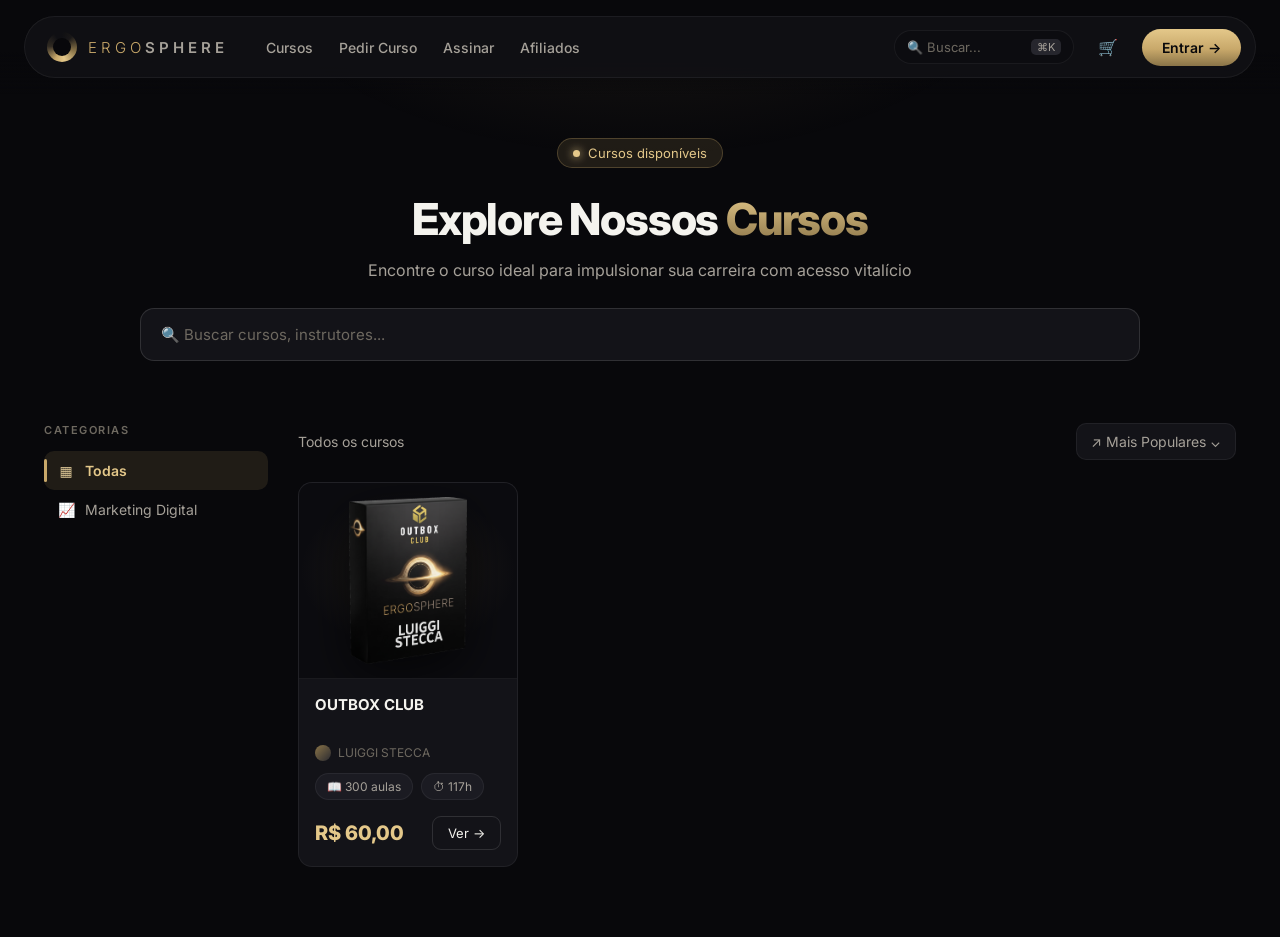
==== index.html @ 214617a3 "Ergosphere Cursos: catálogo + página de curso em /curso/<slug>/ Co-Authored-By: Claude Opus 4.8 <nor" ====
<!DOCTYPE html>
<html lang="pt-BR">
<head>
<meta charset="UTF-8">
<meta name="viewport" content="width=device-width, initial-scale=1.0">
<title>Ergosphere — Cursos</title>
<link rel="preconnect" href="https://fonts.googleapis.com">
<link rel="preconnect" href="https://fonts.gstatic.com" crossorigin>
<link href="https://fonts.googleapis.com/css2?family=Inter:wght@300;400;500;600;700;800&display=swap" rel="stylesheet">
<link rel="stylesheet" href="styles.css">
<style>
  /* HERO */
  .hero{text-align:center;padding:44px 24px 26px}
  .badge{
    display:inline-flex;align-items:center;gap:8px;
    background:var(--gold-wash);border:1px solid rgba(200,168,106,.28);
    border-radius:999px;padding:6px 15px;font-size:13px;color:var(--gold-bright);margin-bottom:24px;
  }
  .dot{width:7px;height:7px;border-radius:50%;background:var(--gold-bright);box-shadow:0 0 10px var(--gold-bright)}
  .hero h1{font-size:44px;font-weight:800;letter-spacing:-1.2px}
  .hero h1 .accent{
    background:linear-gradient(var(--gold-bright),var(--gold-dim));
    -webkit-background-clip:text;background-clip:text;-webkit-text-fill-color:transparent;
  }
  .hero p{color:var(--text-2);margin-top:14px;font-size:16px}
  .search-big{
    max-width:1000px;margin:28px auto 0;
    display:flex;align-items:center;gap:12px;
    background:var(--plate);border:1px solid var(--hair-strong);
    border-radius:var(--radius-lg);padding:16px 20px;color:var(--muted);font-size:15px;
    transition:border-color .2s;
  }
  .search-big:hover{border-color:rgba(200,168,106,.35)}

  /* LAYOUT */
  .layout{max-width:1240px;margin:36px auto 70px;padding:0 24px;display:grid;grid-template-columns:224px 1fr;gap:30px}

  /* SIDEBAR */
  .side-title{font-size:11px;letter-spacing:1.5px;color:var(--muted);margin-bottom:14px;font-weight:600}
  .cat{
    display:flex;align-items:center;gap:11px;
    padding:11px 14px;border-radius:var(--radius);font-size:14px;color:var(--text-2);
    cursor:pointer;transition:background .15s,color .15s;position:relative;
  }
  .cat:hover{background:var(--plate);color:var(--text)}
  .cat.active{background:var(--gold-wash);color:var(--gold-bright);font-weight:600}
  .cat.active::before{content:"";position:absolute;left:0;top:8px;bottom:8px;width:3px;border-radius:3px;background:var(--gold)}
  .cat .ico{width:16px;text-align:center;filter:grayscale(.2)}

  /* MAIN */
  .main-head{display:flex;align-items:center;justify-content:space-between;margin-bottom:22px}
  .main-head .showing{color:var(--text-2);font-size:14px}
  .sort{
    display:flex;align-items:center;gap:8px;
    background:var(--plate);border:1px solid var(--hair);border-radius:var(--radius);
    padding:9px 14px;font-size:14px;color:var(--text-2);cursor:pointer;
  }
  .grid{display:grid;grid-template-columns:repeat(4,1fr);gap:20px}

  @media(max-width:1080px){
    .grid{grid-template-columns:repeat(2,1fr)}
    .layout{grid-template-columns:186px 1fr}
  }
  @media(max-width:680px){
    .layout{grid-template-columns:1fr}
    .side{display:none}
    .grid{grid-template-columns:repeat(2,1fr)}
    .hero h1{font-size:31px}
  }
</style>
</head>
<body>

<div class="nav-wrap">
  <nav class="nav">
    <a href="index.html" class="brand">
      <span class="ring"></span>
      <span class="wordmark">Ergo<b>sphere</b></span>
    </a>
    <div class="nav-links">
      <a href="index.html">Cursos</a>
      <a href="#">Pedir Curso</a>
      <a href="#">Assinar</a>
      <a href="#">Afiliados</a>
    </div>
    <div class="nav-right">
      <div class="search-mini">🔍 Buscar... <span class="kbd">⌘K</span></div>
      <div class="cart">🛒</div>
      <a href="#" class="btn-gold">Entrar →</a>
    </div>
  </nav>
</div>

<section class="hero">
  <div class="badge"><span class="dot"></span> Cursos disponíveis</div>
  <h1>Explore Nossos <span class="accent">Cursos</span></h1>
  <p>Encontre o curso ideal para impulsionar sua carreira com acesso vitalício</p>
  <div class="search-big">🔍 Buscar cursos, instrutores...</div>
</section>

<div class="layout">
  <aside class="side">
    <div class="side-title">CATEGORIAS</div>
    <div class="cat active"><span class="ico">▦</span> Todas</div>
    <div class="cat"><span class="ico">📈</span> Marketing Digital</div>
  </aside>

  <main>
    <div class="main-head">
      <div class="showing">Todos os cursos</div>
      <div class="sort">↗ Mais Populares ⌄</div>
    </div>
    <div class="grid" id="grid"></div>
  </main>
</div>

<script>
  const cursos = [
    {
      t:"OUTBOX CLUB",
      i:"LUIGGI STECCA",
      a:"300 aulas",
      h:"117h",
      p:"R$ 60,00",
      slug:"outbox-club"
    },
  ];

  document.getElementById('grid').innerHTML = cursos.map(c=>`
    <a class="card" href="curso/${c.slug}/">
      <div class="thumb">
        <img src="curso/${c.slug}/capa.png" alt="${c.t} — ${c.i}">
      </div>
      <div class="card-body">
        <div class="card-title">${c.t}</div>
        <div class="instructor"><span class="av"></span> ${c.i}</div>
        <div class="pills">
          <span class="pill">📖 ${c.a}</span>
          <span class="pill">⏱ ${c.h}</span>
        </div>
        <div class="card-foot">
          <span class="price">${c.p}</span>
          <span class="btn-ver">Ver →</span>
        </div>
      </div>
    </a>
  `).join('');
</script>

</body>
</html>
---- styles.css ----
/* ===========================================================
   ERGOSPHERE — design system
   tokens extraídos de lucius-brandhuber.github.io/dashboard-metricas
   =========================================================== */
:root{
  --void:#08080B;
  --plate:#131318;
  --plate-2:#1B1B22;
  --plate-inset:#0C0C10;
  --text:#F4F3EE;
  --text-2:#A6A199;
  --muted:#6E6960;
  --muted-dim:#454C57;
  --gold:#C8A86A;
  --gold-bright:#E4C88A;
  --gold-dim:#8A7448;
  --gold-wash:rgba(200,168,106,.12);
  --hair:rgba(255,255,255,.06);
  --hair-strong:rgba(255,255,255,.12);
  --edge-light:rgba(255,255,255,.05);
  --good-text:#34c759;
  --radius:10px;
  --radius-lg:14px;
  --ease:cubic-bezier(.22,.61,.36,1);
}
*{margin:0;padding:0;box-sizing:border-box}
body{
  font-family:Inter,system-ui,-apple-system,"Segoe UI",sans-serif;
  background:var(--void);
  color:var(--text);
  -webkit-font-smoothing:antialiased;
}
a{color:inherit;text-decoration:none}

/* brilho ambiente no topo */
body::before{
  content:"";position:fixed;inset:0;z-index:0;pointer-events:none;
  background:radial-gradient(600px 340px at 50% -80px, var(--gold-wash), transparent 70%);
}
.nav-wrap,.hero,.layout,.page{position:relative;z-index:1}

/* logo — disco de acreção */
.ring{
  width:30px;height:30px;border-radius:50%;position:relative;flex:none;
  background:conic-gradient(rgba(0,0,0,0) 0%, rgba(200,168,106,.05) 12%, var(--gold-dim) 30%, var(--gold-bright) 47%, var(--gold) 58%, rgba(200,168,106,.18) 76%, rgba(0,0,0,0) 92%);
  animation:spin 14s linear infinite;
}
.ring::after{content:"";position:absolute;inset:6px;border-radius:50%;background:var(--void)}
@keyframes spin{to{transform:rotate(360deg)}}

.wordmark{font-weight:300;letter-spacing:4px;font-size:15px;text-transform:uppercase;color:var(--gold)}
.wordmark b{font-weight:600;color:var(--text-2)}

/* NAV */
.nav-wrap{padding:16px 24px;position:sticky;top:0;background:linear-gradient(180deg,var(--void) 55%,transparent)}
.nav{
  max-width:1240px;margin:0 auto;
  background:rgba(19,19,24,.7);backdrop-filter:blur(12px);
  border:1px solid var(--hair);border-radius:999px;
  display:flex;align-items:center;gap:30px;padding:10px 14px 10px 22px;
}
.brand{display:flex;align-items:center;gap:11px}
.nav-links{display:flex;gap:26px;margin-left:8px}
.nav-links a{color:var(--text-2);font-size:14px;font-weight:500;transition:color .2s}
.nav-links a:hover{color:var(--text)}
.nav-right{margin-left:auto;display:flex;align-items:center;gap:14px}
.search-mini{
  display:flex;align-items:center;gap:8px;
  background:var(--plate-inset);border:1px solid var(--hair);
  border-radius:999px;padding:8px 12px;color:var(--muted);font-size:13px;min-width:180px;
}
.search-mini .kbd{margin-left:auto;background:#26262d;border-radius:5px;padding:1px 6px;font-size:11px;color:var(--text-2)}
.cart{width:40px;height:40px;display:flex;align-items:center;justify-content:center;color:var(--text-2)}

/* botões */
.btn-gold{
  background:linear-gradient(var(--gold-bright),var(--gold) 55%,var(--gold-dim));
  color:var(--void);font-weight:600;font-size:14px;
  padding:10px 20px;border-radius:999px;
  display:flex;align-items:center;justify-content:center;gap:8px;
  transition:filter .2s,transform .2s;
}
.btn-gold:hover{filter:brightness(1.08);transform:translateY(-1px)}
.btn-ghost{
  display:flex;align-items:center;justify-content:center;gap:8px;
  border:1px solid var(--hair-strong);border-radius:var(--radius);
  padding:13px 18px;font-size:14px;color:var(--text);
  transition:background .2s,border-color .2s;
}
.btn-ghost:hover{background:var(--gold-wash);border-color:rgba(200,168,106,.4);color:var(--gold-bright)}

/* pills */
.pill{
  display:inline-flex;align-items:center;gap:6px;
  background:var(--plate-2);border:1px solid var(--hair);
  border-radius:999px;padding:5px 11px;font-size:12px;color:var(--text-2);
}

/* card de curso */
.card{
  display:block;
  background:var(--plate);border:1px solid var(--hair);
  border-radius:var(--radius-lg);overflow:hidden;
  transition:transform .22s var(--ease),border-color .22s;
}
.card:hover{transform:translateY(-4px);border-color:rgba(200,168,106,.35)}
.thumb{
  aspect-ratio:1/.9;
  background:
    radial-gradient(150px 110px at 50% 45%, rgba(200,168,106,.10), transparent 72%),
    var(--plate-inset);
  display:flex;align-items:center;justify-content:center;
  border-bottom:1px solid var(--hair);overflow:hidden;
}
.thumb img{
  width:100%;height:100%;object-fit:contain;padding:14px;
  filter:drop-shadow(0 14px 26px rgba(0,0,0,.65));
  transition:transform .3s var(--ease);
}
.card:hover .thumb img{transform:scale(1.05)}
.card-body{padding:16px}
.card-title{font-size:15px;font-weight:700;line-height:1.3;min-height:40px}
.instructor{display:flex;align-items:center;gap:7px;color:var(--muted);font-size:12px;margin-top:10px}
.instructor .av{width:16px;height:16px;border-radius:50%;background:linear-gradient(135deg,var(--gold-dim),#2a2a30)}
.pills{display:flex;gap:8px;margin-top:12px;flex-wrap:wrap}
.card-foot{display:flex;align-items:center;justify-content:space-between;margin-top:16px}
.price{font-size:20px;font-weight:800;color:var(--gold-bright)}
.btn-ver{
  display:flex;align-items:center;gap:6px;
  border:1px solid var(--hair-strong);border-radius:9px;
  padding:8px 15px;font-size:13px;color:var(--text);
  transition:background .2s,border-color .2s;
}
.card:hover .btn-ver{background:var(--gold-wash);border-color:rgba(200,168,106,.4);color:var(--gold-bright)}

@media(max-width:1080px){ .nav-links{display:none} }
@media(max-width:680px){ .search-mini{display:none} }
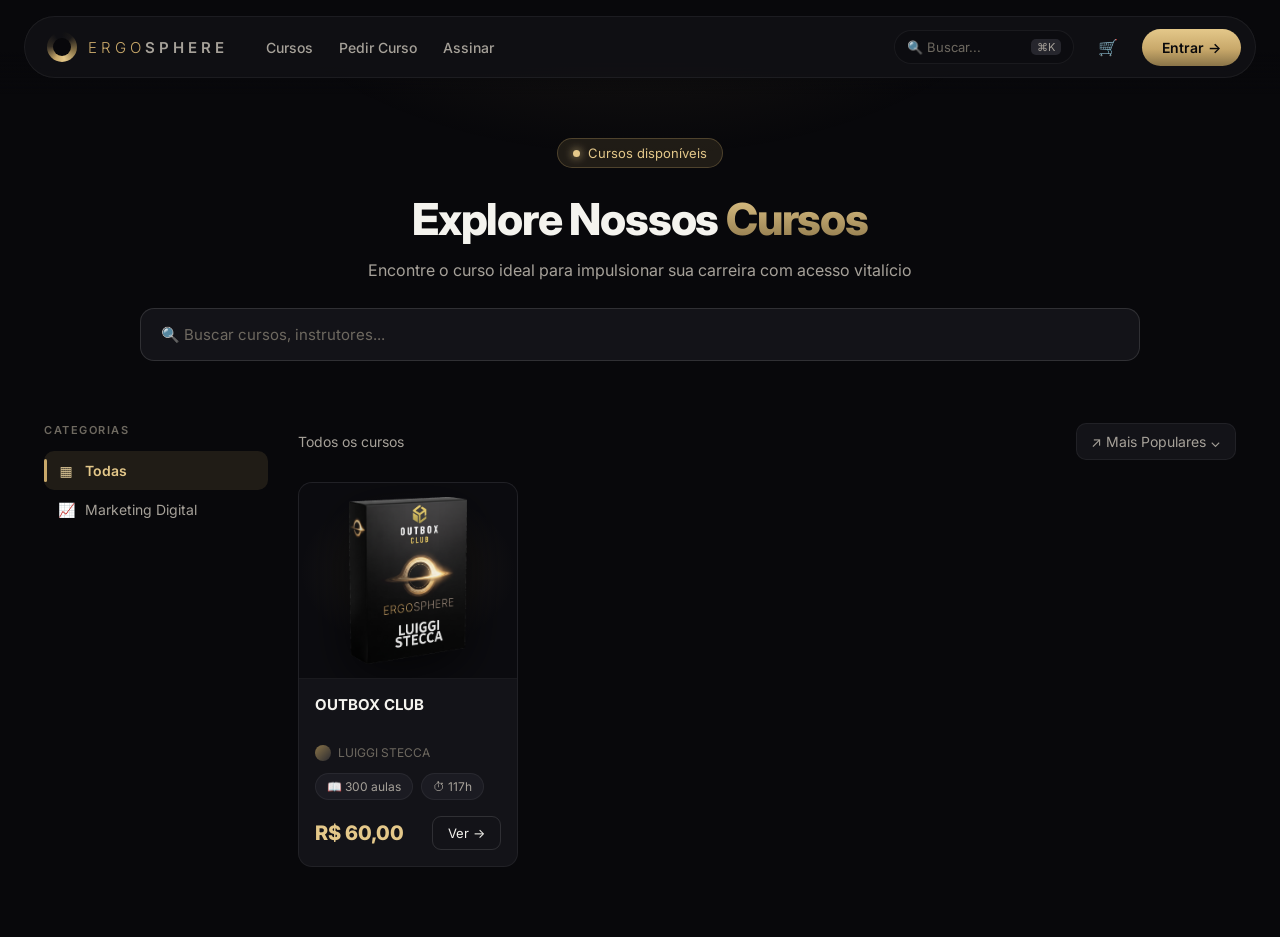
==== commit 8c1be87b: "Página de assinatura em /assinar/ e remoção do menu Afiliados Co-Authored-By: Claude Opus 4.8 <norep" ====
--- a/index.html
+++ b/index.html
@@ -80,8 +80,7 @@
     <div class="nav-links">
       <a href="index.html">Cursos</a>
       <a href="#">Pedir Curso</a>
-      <a href="#">Assinar</a>
-      <a href="#">Afiliados</a>
+      <a href="assinar/">Assinar</a>
     </div>
     <div class="nav-right">
       <div class="search-mini">🔍 Buscar... <span class="kbd">⌘K</span></div>
--- a/styles.css
+++ b/styles.css
@@ -133,5 +133,91 @@
 }
 .card:hover .btn-ver{background:var(--gold-wash);border-color:rgba(200,168,106,.4);color:var(--gold-bright)}
 
+/* ===== Compre Junto (order bump) ===== */
+.bump{
+  display:flex;align-items:center;gap:16px;
+  padding:16px 26px;border-top:1px solid var(--hair);
+  cursor:pointer;transition:background .18s;
+}
+.bump:hover{background:var(--plate-2)}
+.bump.on{background:var(--gold-wash)}
+.bump .box{
+  width:22px;height:22px;border-radius:6px;flex:none;
+  border:1.5px solid var(--hair-strong);
+  display:flex;align-items:center;justify-content:center;
+  font-size:13px;color:var(--void);transition:.18s;
+}
+.bump.on .box{background:var(--gold);border-color:var(--gold)}
+.bump.on .box::after{content:"✓";font-weight:800}
+.bump .mini{
+  width:66px;height:80px;border-radius:8px;flex:none;overflow:hidden;
+  background:
+    radial-gradient(50px 40px at 50% 45%, rgba(200,168,106,.14), transparent 72%),
+    var(--plate-inset);
+  border:1px solid var(--hair);
+  display:flex;align-items:center;justify-content:center;
+  position:relative;
+}
+.bump .mini img{width:100%;height:100%;object-fit:contain;padding:5px}
+/* placeholder do disco de acreção enquanto a capa não existe */
+.bump .mini .ph{
+  display:none;
+  width:26px;height:26px;border-radius:50%;opacity:.65;position:relative;
+  background:conic-gradient(rgba(0,0,0,0) 0%, var(--gold-dim) 30%, var(--gold-bright) 47%, var(--gold) 58%, rgba(0,0,0,0) 92%);
+}
+.bump .mini .ph::after{content:"";position:absolute;inset:4px;border-radius:50%;background:var(--plate-inset)}
+.bump .mini.noimg img{display:none}
+.bump .mini.noimg .ph{display:block}
+.bump .info .n{font-size:15px;font-weight:700}
+.bump .info .d{color:var(--muted);font-size:13px;margin-top:4px;line-height:1.45;max-width:46ch}
+.bump .pr{margin-left:auto;text-align:right;flex:none}
+.bump .pr .v{font-size:18px;font-weight:800;color:var(--gold-bright)}
+.bump .pr .l{font-size:11px;color:var(--muted);margin-top:2px}
+
+.bump-total{
+  display:flex;align-items:center;justify-content:space-between;
+  padding:18px 26px;border-top:1px solid var(--hair);background:var(--plate-inset);
+}
+.bump-total .lbl{color:var(--text-2);font-size:14px}
+.bump-total .val{font-size:22px;font-weight:800;color:var(--gold-bright)}
+
+/* ===== FAQ ===== */
+.faq{
+  border:1px solid var(--hair);border-radius:14px;
+  margin-bottom:12px;overflow:hidden;transition:border-color .2s;
+}
+.faq.open{border-color:rgba(200,168,106,.55)}
+.faq-q{
+  display:flex;align-items:center;gap:16px;padding:18px 20px;
+  cursor:pointer;transition:background .18s;
+}
+.faq-q:hover{background:var(--plate-2)}
+.faq.open .faq-q{background:var(--gold-wash)}
+.faq-q .n{
+  width:40px;height:40px;border-radius:9px;flex:none;
+  background:var(--plate-inset);border:1px solid var(--hair);
+  display:flex;align-items:center;justify-content:center;
+  font-size:13px;font-weight:700;color:var(--muted);
+}
+.faq.open .faq-q .n{background:var(--gold-wash);border-color:rgba(200,168,106,.4);color:var(--gold-bright)}
+.faq-q .t{font-size:16px;font-weight:500}
+.faq-q .c{margin-left:auto;color:var(--muted);transition:transform .22s var(--ease)}
+.faq.open .faq-q .c{transform:rotate(180deg);color:var(--gold)}
+.faq-a{display:none;padding:4px 20px 20px 76px;color:var(--text-2);font-size:14px;line-height:1.65}
+.faq.open .faq-a{display:block}
+
+/* ===== texto longo (Descrição) ===== */
+.prose{max-width:78ch;margin-top:20px}
+.prose p{color:var(--text-2);line-height:1.75;font-size:15px;margin-bottom:16px}
+.prose h3{
+  font-size:17px;font-weight:700;color:var(--text);
+  margin:28px 0 12px;padding-left:12px;border-left:3px solid var(--gold);
+}
+.prose h4{font-size:15px;font-weight:600;color:var(--gold-bright);margin:20px 0 8px}
+
 @media(max-width:1080px){ .nav-links{display:none} }
-@media(max-width:680px){ .search-mini{display:none} }
+@media(max-width:680px){
+  .search-mini{display:none}
+  .bump{flex-wrap:wrap}
+  .bump .pr{margin-left:0}
+}
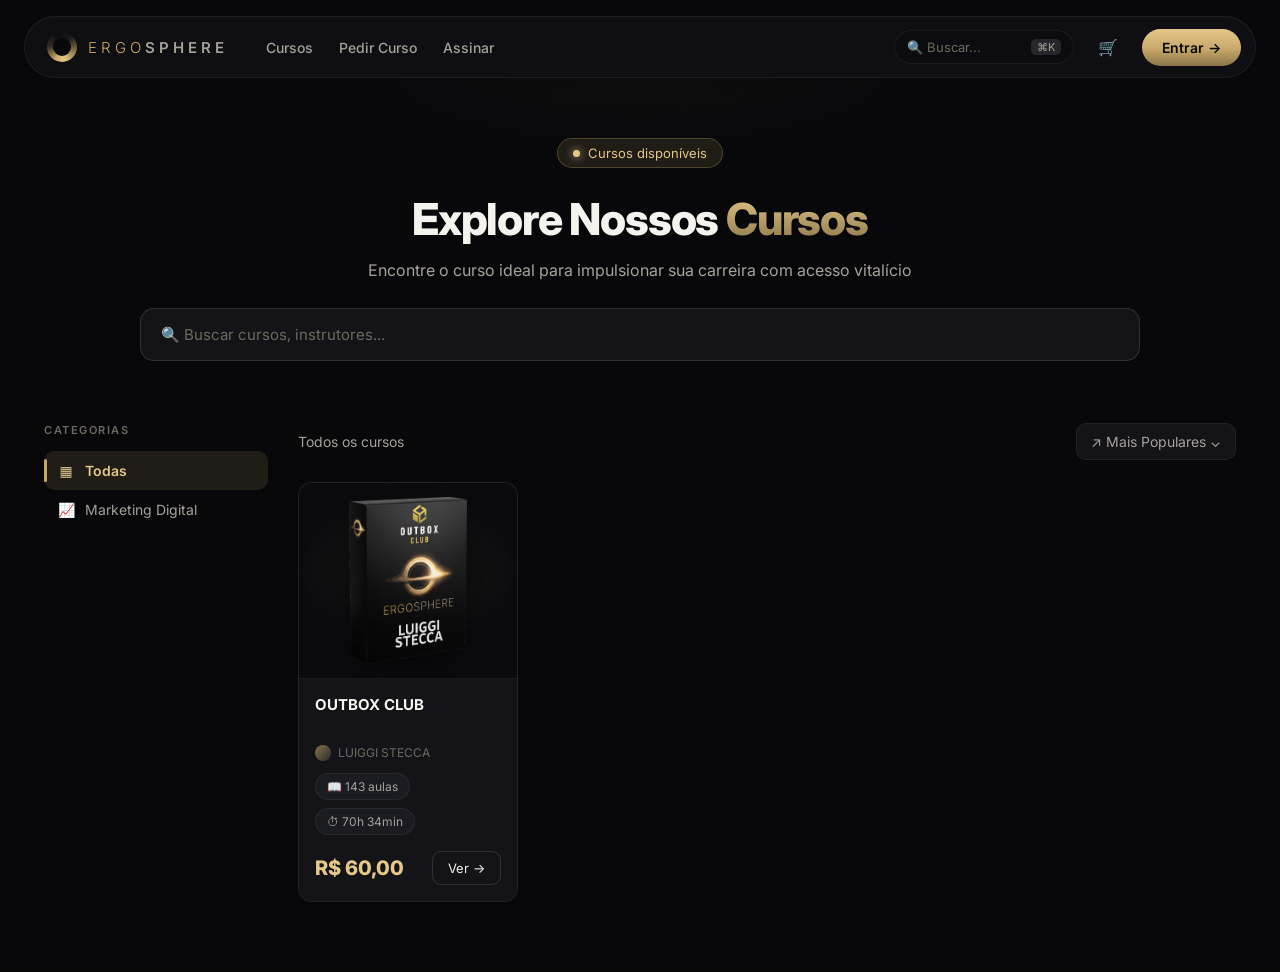
==== commit 5a2329f2: "Alinha contagens com o módulo listado (1 módulo, 143 aulas, 70h 34min) Co-Authored-By: Claude Opus 4" ====
--- a/index.html
+++ b/index.html
@@ -118,8 +118,8 @@
     {
       t:"OUTBOX CLUB",
       i:"LUIGGI STECCA",
-      a:"300 aulas",
-      h:"117h",
+      a:"143 aulas",
+      h:"70h 34min",
       p:"R$ 60,00",
       slug:"outbox-club"
     },
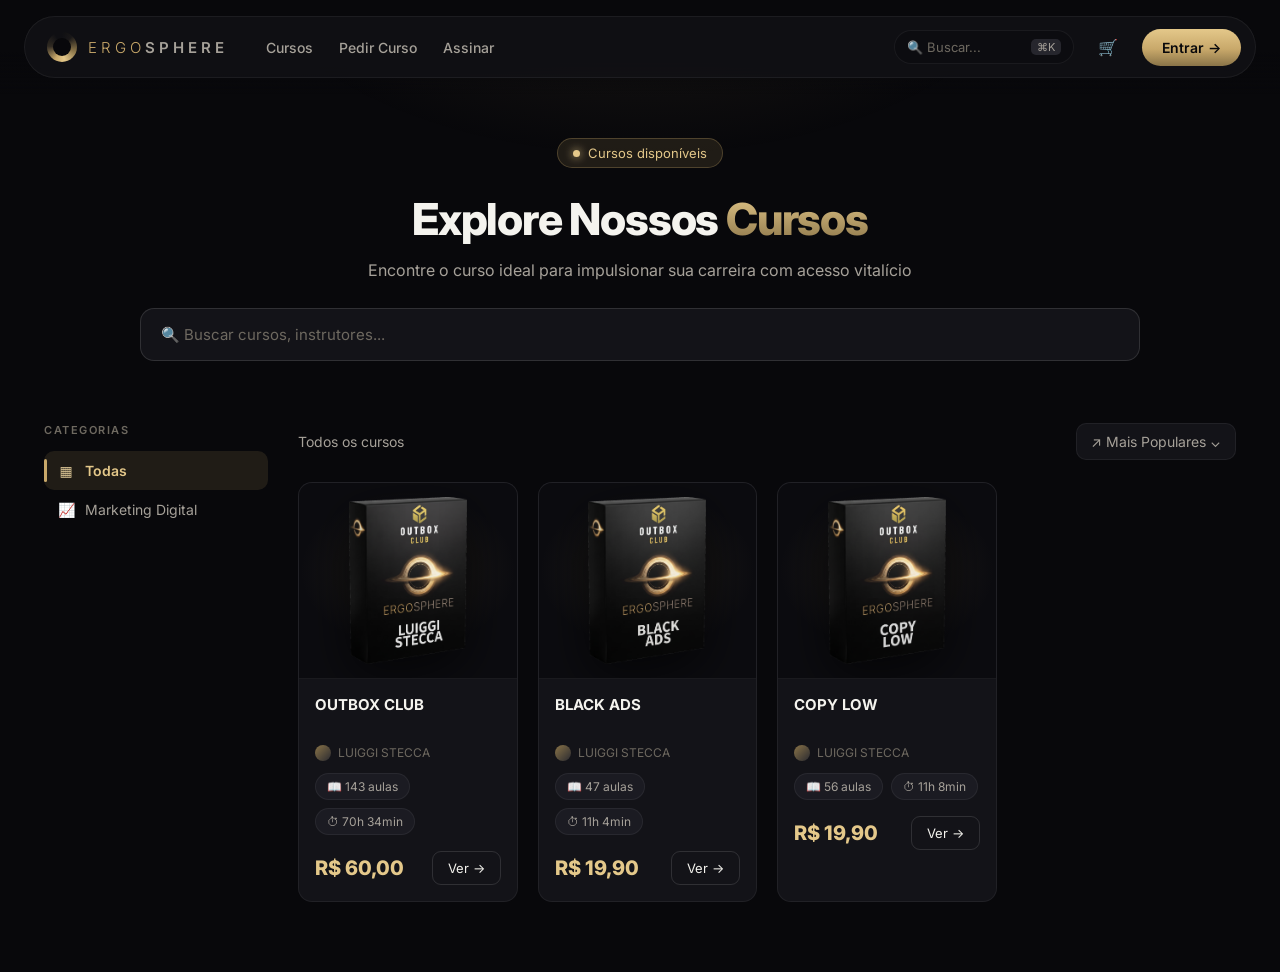
==== commit 86ae96ce: "Black Ads e Copy Low como cursos do catalogo; extrai curso.css e curso.js compartilhados Co-Authored" ====
--- a/index.html
+++ b/index.html
@@ -123,6 +123,22 @@
       p:"R$ 60,00",
       slug:"outbox-club"
     },
+    {
+      t:"BLACK ADS",
+      i:"LUIGGI STECCA",
+      a:"47 aulas",
+      h:"11h 4min",
+      p:"R$ 19,90",
+      slug:"black-ads"
+    },
+    {
+      t:"COPY LOW",
+      i:"LUIGGI STECCA",
+      a:"56 aulas",
+      h:"11h 8min",
+      p:"R$ 19,90",
+      slug:"copy-low"
+    },
   ];
 
   document.getElementById('grid').innerHTML = cursos.map(c=>`
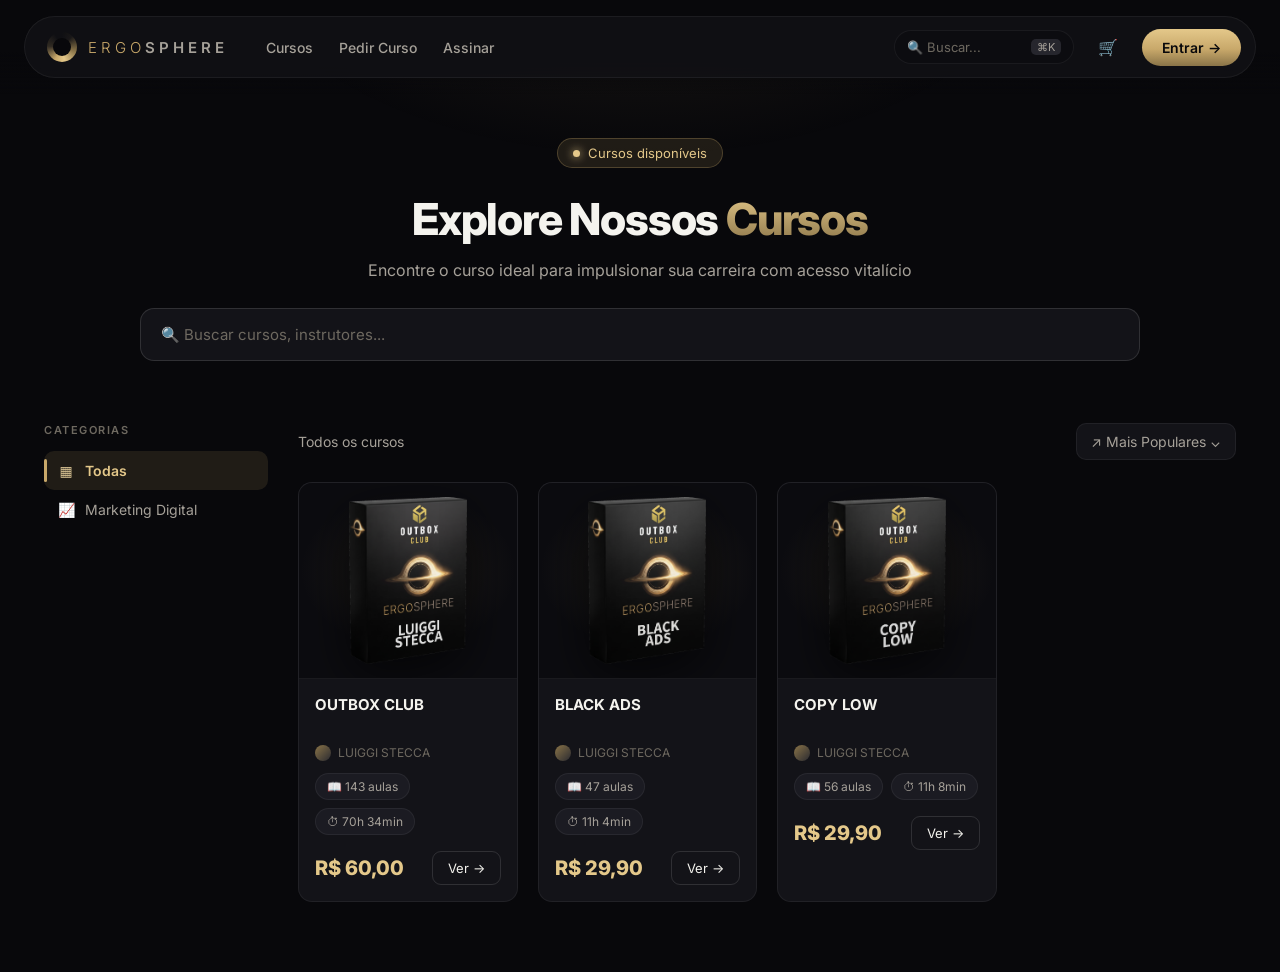
==== commit 4d16b57a: "Black Ads e Copy Low: preco 29,90 Co-Authored-By: Claude Opus 4.8 <noreply@anthropic.com>" ====
--- a/index.html
+++ b/index.html
@@ -128,7 +128,7 @@
       i:"LUIGGI STECCA",
       a:"47 aulas",
       h:"11h 4min",
-      p:"R$ 19,90",
+      p:"R$ 29,90",
       slug:"black-ads"
     },
     {
@@ -136,7 +136,7 @@
       i:"LUIGGI STECCA",
       a:"56 aulas",
       h:"11h 8min",
-      p:"R$ 19,90",
+      p:"R$ 29,90",
       slug:"copy-low"
     },
   ];
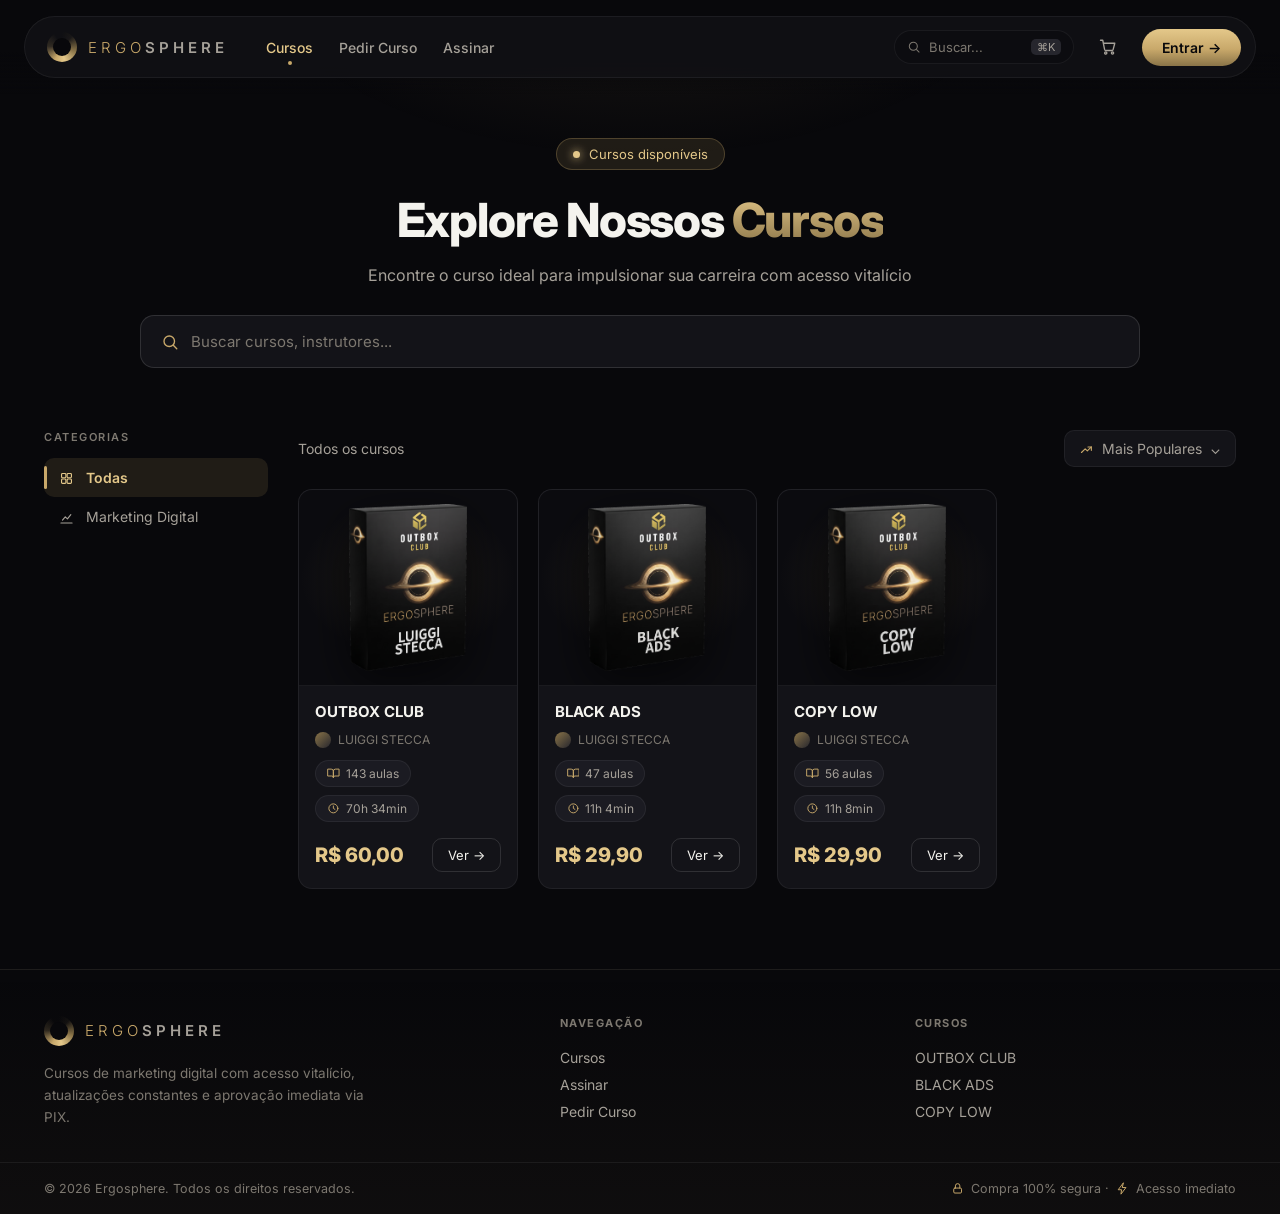
==== commit 9830da99: "Refinamento completo: design system tokenizado, animacoes, footer, favicon, mobile, busca/filtros fu" ====
--- a/index.html
+++ b/index.html
@@ -3,26 +3,20 @@
 <head>
 <meta charset="UTF-8">
 <meta name="viewport" content="width=device-width, initial-scale=1.0">
-<title>Ergosphere — Cursos</title>
+<meta name="description" content="Cursos de marketing digital com acesso vitalício na Ergosphere. Funis de vendas, tráfego pago e copywriting com aprovação imediata via PIX.">
+<meta name="theme-color" content="#08080B">
+<meta property="og:title" content="Ergosphere — Cursos de Marketing Digital">
+<meta property="og:description" content="Encontre o curso ideal para impulsionar sua carreira com acesso vitalício.">
+<meta property="og:type" content="website">
+<meta property="og:locale" content="pt_BR">
+<title>Ergosphere — Cursos de Marketing Digital</title>
+<link rel="icon" type="image/svg+xml" href="favicon.svg">
 <link rel="preconnect" href="https://fonts.googleapis.com">
 <link rel="preconnect" href="https://fonts.gstatic.com" crossorigin>
 <link href="https://fonts.googleapis.com/css2?family=Inter:wght@300;400;500;600;700;800&display=swap" rel="stylesheet">
 <link rel="stylesheet" href="styles.css">
 <style>
-  /* HERO */
-  .hero{text-align:center;padding:44px 24px 26px}
-  .badge{
-    display:inline-flex;align-items:center;gap:8px;
-    background:var(--gold-wash);border:1px solid rgba(200,168,106,.28);
-    border-radius:999px;padding:6px 15px;font-size:13px;color:var(--gold-bright);margin-bottom:24px;
-  }
-  .dot{width:7px;height:7px;border-radius:50%;background:var(--gold-bright);box-shadow:0 0 10px var(--gold-bright)}
-  .hero h1{font-size:44px;font-weight:800;letter-spacing:-1.2px}
-  .hero h1 .accent{
-    background:linear-gradient(var(--gold-bright),var(--gold-dim));
-    -webkit-background-clip:text;background-clip:text;-webkit-text-fill-color:transparent;
-  }
-  .hero p{color:var(--text-2);margin-top:14px;font-size:16px}
+  /* busca do hero */
   .search-big{
     max-width:1000px;margin:28px auto 0;
     display:flex;align-items:center;gap:12px;
@@ -30,7 +24,14 @@
     border-radius:var(--radius-lg);padding:16px 20px;color:var(--muted);font-size:15px;
     transition:border-color .2s;
   }
-  .search-big:hover{border-color:rgba(200,168,106,.35)}
+  .search-big:hover,.search-big:focus-within{border-color:var(--gold-border)}
+  .search-big .ic{color:var(--gold);font-size:17px}
+  .search-big input{
+    flex:1;background:none;border:none;outline:none;
+    color:var(--text);font:inherit;min-width:0;
+  }
+  .search-big input::placeholder{color:var(--muted)}
+  .search-big input::-webkit-search-cancel-button{-webkit-appearance:none}
 
   /* LAYOUT */
   .layout{max-width:1240px;margin:36px auto 70px;padding:0 24px;display:grid;grid-template-columns:224px 1fr;gap:30px}
@@ -38,34 +39,79 @@
   /* SIDEBAR */
   .side-title{font-size:11px;letter-spacing:1.5px;color:var(--muted);margin-bottom:14px;font-weight:600}
   .cat{
-    display:flex;align-items:center;gap:11px;
+    display:flex;align-items:center;gap:11px;width:100%;text-align:left;
     padding:11px 14px;border-radius:var(--radius);font-size:14px;color:var(--text-2);
     cursor:pointer;transition:background .15s,color .15s;position:relative;
   }
   .cat:hover{background:var(--plate);color:var(--text)}
   .cat.active{background:var(--gold-wash);color:var(--gold-bright);font-weight:600}
   .cat.active::before{content:"";position:absolute;left:0;top:8px;bottom:8px;width:3px;border-radius:3px;background:var(--gold)}
-  .cat .ico{width:16px;text-align:center;filter:grayscale(.2)}
+  .cat .ico{width:17px;display:inline-flex;justify-content:center}
 
   /* MAIN */
-  .main-head{display:flex;align-items:center;justify-content:space-between;margin-bottom:22px}
+  .main-head{display:flex;align-items:center;justify-content:space-between;margin-bottom:22px;gap:14px}
   .main-head .showing{color:var(--text-2);font-size:14px}
+  .sortbox{position:relative}
   .sort{
     display:flex;align-items:center;gap:8px;
     background:var(--plate);border:1px solid var(--hair);border-radius:var(--radius);
     padding:9px 14px;font-size:14px;color:var(--text-2);cursor:pointer;
-  }
+    transition:border-color .2s,color .2s;
+  }
+  .sort:hover{border-color:var(--gold-border);color:var(--text)}
+  .sort .ic{color:var(--gold)}
+  .sort .cv{transition:transform .22s var(--ease);display:inline-block}
+  .sortbox.open .sort .cv{transform:rotate(180deg)}
+  .sort-menu{
+    position:absolute;right:0;top:calc(100% + 8px);z-index:40;min-width:190px;
+    background:var(--plate);border:1px solid var(--hair-strong);border-radius:var(--radius-lg);
+    box-shadow:var(--shadow-pop);overflow:hidden;
+    opacity:0;visibility:hidden;translate:0 -6px;
+    transition:opacity .2s var(--ease),translate .2s var(--ease),visibility .2s;
+  }
+  .sortbox.open .sort-menu{opacity:1;visibility:visible;translate:0 0}
+  .sort-menu button{
+    display:block;width:100%;text-align:left;
+    padding:11px 16px;font-size:14px;color:var(--text-2);
+    transition:background .15s,color .15s;
+  }
+  .sort-menu button:hover{background:var(--plate-2);color:var(--text)}
+  .sort-menu button.on{color:var(--gold-bright);background:var(--gold-wash)}
+
   .grid{display:grid;grid-template-columns:repeat(4,1fr);gap:20px}
+
+  /* estado vazio da busca */
+  .empty{grid-column:1/-1;text-align:center;padding:70px 0}
+  .empty .ring{width:52px;height:52px;margin:0 auto 22px;opacity:.75}
+  .empty .ring::after{inset:9px;background:var(--void)}
+  .empty p{color:var(--text-2);font-size:16px;font-weight:600}
+  .empty small{display:block;color:var(--muted);font-size:13.5px;margin-top:6px}
+  .empty button{
+    margin-top:20px;display:inline-flex;
+    border:1px solid var(--hair-strong);border-radius:999px;
+    padding:9px 20px;font-size:13px;color:var(--text);
+    transition:background .2s,border-color .2s;
+  }
+  .empty button:hover{background:var(--gold-wash);border-color:var(--gold-border);color:var(--gold-bright)}
 
   @media(max-width:1080px){
     .grid{grid-template-columns:repeat(2,1fr)}
     .layout{grid-template-columns:186px 1fr}
   }
   @media(max-width:680px){
-    .layout{grid-template-columns:1fr}
-    .side{display:none}
-    .grid{grid-template-columns:repeat(2,1fr)}
-    .hero h1{font-size:31px}
+    .layout{grid-template-columns:1fr;margin-top:26px;gap:20px}
+    .side{display:flex;overflow-x:auto;gap:8px;padding-bottom:4px;scrollbar-width:none}
+    .side::-webkit-scrollbar{display:none}
+    .side-title{display:none}
+    .cat{flex:none;width:auto;border:1px solid var(--hair);border-radius:999px;padding:9px 16px;background:var(--plate)}
+    .cat.active{border-color:var(--gold-border)}
+    .cat.active::before{display:none}
+    .grid{grid-template-columns:repeat(2,1fr);gap:14px}
+    .hero{padding-top:30px}
+  }
+  @media(max-width:480px){
+    .grid{grid-template-columns:1fr}
+    .main-head{flex-wrap:wrap}
   }
 </style>
 </head>
@@ -83,8 +129,8 @@
       <a href="assinar/">Assinar</a>
     </div>
     <div class="nav-right">
-      <div class="search-mini">🔍 Buscar... <span class="kbd">⌘K</span></div>
-      <div class="cart">🛒</div>
+      <div class="search-mini"><span class="ic" data-ic="search"></span> Buscar... <span class="kbd">⌘K</span></div>
+      <a href="#" class="cart" aria-label="Carrinho"><span class="ic" data-ic="cart"></span></a>
       <a href="#" class="btn-gold">Entrar →</a>
     </div>
   </nav>
@@ -94,72 +140,145 @@
   <div class="badge"><span class="dot"></span> Cursos disponíveis</div>
   <h1>Explore Nossos <span class="accent">Cursos</span></h1>
   <p>Encontre o curso ideal para impulsionar sua carreira com acesso vitalício</p>
-  <div class="search-big">🔍 Buscar cursos, instrutores...</div>
+  <form class="search-big" id="buscar" role="search" onsubmit="return false">
+    <span class="ic" data-ic="search"></span>
+    <input id="busca" type="search" placeholder="Buscar cursos, instrutores..." autocomplete="off" aria-label="Buscar cursos">
+  </form>
 </section>
 
 <div class="layout">
-  <aside class="side">
+  <aside class="side" aria-label="Categorias">
     <div class="side-title">CATEGORIAS</div>
-    <div class="cat active"><span class="ico">▦</span> Todas</div>
-    <div class="cat"><span class="ico">📈</span> Marketing Digital</div>
+    <button class="cat active" data-cat="all"><span class="ico ic" data-ic="grid"></span> Todas</button>
+    <button class="cat" data-cat="marketing"><span class="ico ic" data-ic="chart"></span> Marketing Digital</button>
   </aside>
 
   <main>
     <div class="main-head">
       <div class="showing">Todos os cursos</div>
-      <div class="sort">↗ Mais Populares ⌄</div>
+      <div class="sortbox">
+        <button class="sort" aria-haspopup="listbox" aria-expanded="false">
+          <span class="ic" data-ic="trend"></span> <span id="sortLbl">Mais Populares</span> <span class="cv">⌄</span>
+        </button>
+        <div class="sort-menu" role="listbox">
+          <button data-s="pop" class="on" role="option" aria-selected="true">Mais Populares</button>
+          <button data-s="precoAsc" role="option" aria-selected="false">Menor preço</button>
+          <button data-s="precoDesc" role="option" aria-selected="false">Maior preço</button>
+          <button data-s="az" role="option" aria-selected="false">Nome (A–Z)</button>
+        </div>
+      </div>
     </div>
     <div class="grid" id="grid"></div>
   </main>
 </div>
 
+<script src="catalog.js"></script>
+<script src="site.js"></script>
 <script>
-  const cursos = [
-    {
-      t:"OUTBOX CLUB",
-      i:"LUIGGI STECCA",
-      a:"143 aulas",
-      h:"70h 34min",
-      p:"R$ 60,00",
-      slug:"outbox-club"
-    },
-    {
-      t:"BLACK ADS",
-      i:"LUIGGI STECCA",
-      a:"47 aulas",
-      h:"11h 4min",
-      p:"R$ 29,90",
-      slug:"black-ads"
-    },
-    {
-      t:"COPY LOW",
-      i:"LUIGGI STECCA",
-      a:"56 aulas",
-      h:"11h 8min",
-      p:"R$ 29,90",
-      slug:"copy-low"
-    },
-  ];
-
-  document.getElementById('grid').innerHTML = cursos.map(c=>`
+  const grid = document.getElementById("grid");
+  const showing = document.querySelector(".showing");
+  const estado = { q: "", cat: "all", sort: "pop" };
+
+  const norm = s => s.toLowerCase().normalize("NFD").replace(/[\u0300-\u036f]/g, "");
+
+  const cardTpl = c => `
     <a class="card" href="curso/${c.slug}/">
       <div class="thumb">
-        <img src="curso/${c.slug}/capa.png" alt="${c.t} — ${c.i}">
+        <img src="curso/${c.slug}/capa.png" alt="${c.t} — ${c.i}" loading="lazy" decoding="async">
       </div>
       <div class="card-body">
         <div class="card-title">${c.t}</div>
         <div class="instructor"><span class="av"></span> ${c.i}</div>
         <div class="pills">
-          <span class="pill">📖 ${c.a}</span>
-          <span class="pill">⏱ ${c.h}</span>
+          <span class="pill"><span class="ic" data-ic="book"></span> ${c.aulas} aulas</span>
+          <span class="pill"><span class="ic" data-ic="clock"></span> ${c.dur}</span>
         </div>
         <div class="card-foot">
-          <span class="price">${c.p}</span>
+          <span class="price">${brl(c.preco)}</span>
           <span class="btn-ver">Ver →</span>
         </div>
       </div>
-    </a>
-  `).join('');
+    </a>`;
+
+  const emptyTpl = `
+    <div class="empty">
+      <span class="ring"></span>
+      <p>Nenhum curso encontrado</p>
+      <small>Tente outra busca ou explore todas as categorias.</small>
+      <button id="limpar">Limpar busca</button>
+    </div>`;
+
+  function render() {
+    let lista = CATALOGO_ORDEM.map(slug => ({ slug, ...CATALOGO[slug] }));
+    if (estado.cat !== "all") lista = lista.filter(c => c.cat === estado.cat);
+    if (estado.q) {
+      const q = norm(estado.q);
+      lista = lista.filter(c => norm(c.t + " " + c.i).includes(q));
+    }
+    if (estado.sort === "precoAsc") lista.sort((a, b) => a.preco - b.preco);
+    if (estado.sort === "precoDesc") lista.sort((a, b) => b.preco - a.preco);
+    if (estado.sort === "az") lista.sort((a, b) => a.t.localeCompare(b.t));
+
+    const filtrado = estado.q || estado.cat !== "all";
+    showing.textContent = !filtrado ? "Todos os cursos"
+      : lista.length === 1 ? "1 curso encontrado"
+      : `${lista.length} cursos encontrados`;
+
+    grid.innerHTML = lista.length ? lista.map(cardTpl).join("") : emptyTpl;
+    applyIcons(grid);
+    const limpar = document.getElementById("limpar");
+    if (limpar) limpar.addEventListener("click", () => {
+      estado.q = ""; estado.cat = "all";
+      document.getElementById("busca").value = "";
+      document.querySelectorAll(".cat").forEach(c => c.classList.toggle("active", c.dataset.cat === "all"));
+      render();
+    });
+  }
+
+  // busca
+  document.getElementById("busca").addEventListener("input", e => {
+    estado.q = e.target.value.trim();
+    render();
+  });
+
+  // categorias
+  document.querySelectorAll(".cat").forEach(btn => {
+    btn.addEventListener("click", () => {
+      document.querySelectorAll(".cat").forEach(c => c.classList.remove("active"));
+      btn.classList.add("active");
+      estado.cat = btn.dataset.cat;
+      render();
+    });
+  });
+
+  // ordenação
+  const sortbox = document.querySelector(".sortbox");
+  const sortBtn = sortbox.querySelector(".sort");
+  sortBtn.addEventListener("click", e => {
+    e.stopPropagation();
+    const open = sortbox.classList.toggle("open");
+    sortBtn.setAttribute("aria-expanded", open);
+  });
+  document.addEventListener("click", () => {
+    sortbox.classList.remove("open");
+    sortBtn.setAttribute("aria-expanded", "false");
+  });
+  document.querySelectorAll(".sort-menu button").forEach(b => {
+    b.addEventListener("click", () => {
+      estado.sort = b.dataset.s;
+      document.getElementById("sortLbl").textContent = b.textContent;
+      document.querySelectorAll(".sort-menu button").forEach(x => {
+        x.classList.toggle("on", x === b);
+        x.setAttribute("aria-selected", x === b);
+      });
+      render();
+    });
+  });
+
+  render();
+
+  // #buscar na URL (vindo do ⌘K de outra página) foca a busca
+  if (location.hash === "#buscar") document.getElementById("busca").focus();
 </script>
 
 </body>
--- a/styles.css
+++ b/styles.css
@@ -6,24 +6,31 @@
   --void:#08080B;
   --plate:#131318;
   --plate-2:#1B1B22;
+  --plate-3:#26262D;
   --plate-inset:#0C0C10;
   --text:#F4F3EE;
   --text-2:#A6A199;
-  --muted:#6E6960;
-  --muted-dim:#454C57;
+  --muted:#7D7870;
   --gold:#C8A86A;
   --gold-bright:#E4C88A;
   --gold-dim:#8A7448;
   --gold-wash:rgba(200,168,106,.12);
+  --gold-border:rgba(200,168,106,.28);
+  --gold-border-strong:rgba(200,168,106,.5);
+  --good-text:#34c759;
+  --good-wash:rgba(52,199,89,.10);
+  --good-border:rgba(52,199,89,.3);
   --hair:rgba(255,255,255,.06);
   --hair-strong:rgba(255,255,255,.12);
-  --edge-light:rgba(255,255,255,.05);
-  --good-text:#34c759;
+  --radius-sm:8px;
   --radius:10px;
   --radius-lg:14px;
+  --radius-xl:18px;
+  --shadow-pop:0 20px 50px rgba(0,0,0,.5);
   --ease:cubic-bezier(.22,.61,.36,1);
 }
 *{margin:0;padding:0;box-sizing:border-box}
+html{scrollbar-color:var(--plate-3) var(--void)}
 body{
   font-family:Inter,system-ui,-apple-system,"Segoe UI",sans-serif;
   background:var(--void);
@@ -31,13 +38,24 @@
   -webkit-font-smoothing:antialiased;
 }
 a{color:inherit;text-decoration:none}
+button{font:inherit;color:inherit;background:none;border:none;cursor:pointer}
+h1,h2,h3{text-wrap:balance}
+::selection{background:var(--gold);color:var(--void)}
+:focus-visible{outline:2px solid var(--gold);outline-offset:2px;border-radius:4px}
+::-webkit-scrollbar{width:10px;height:10px}
+::-webkit-scrollbar-track{background:var(--void)}
+::-webkit-scrollbar-thumb{background:var(--plate-3);border-radius:99px;border:2px solid var(--void)}
+
+/* ícones SVG inline (preenchidos por site.js via [data-ic]) */
+.ic{display:inline-flex;flex:none;width:1.06em;height:1.06em;vertical-align:-.12em}
+.ic svg{width:100%;height:100%}
 
 /* brilho ambiente no topo */
 body::before{
   content:"";position:fixed;inset:0;z-index:0;pointer-events:none;
   background:radial-gradient(600px 340px at 50% -80px, var(--gold-wash), transparent 70%);
 }
-.nav-wrap,.hero,.layout,.page{position:relative;z-index:1}
+.nav-wrap,.hero,.layout,.page,.footer{position:relative;z-index:1}
 
 /* logo — disco de acreção */
 .ring{
@@ -52,25 +70,65 @@
 .wordmark b{font-weight:600;color:var(--text-2)}
 
 /* NAV */
-.nav-wrap{padding:16px 24px;position:sticky;top:0;background:linear-gradient(180deg,var(--void) 55%,transparent)}
+.nav-wrap{padding:16px 24px;position:sticky;top:0;z-index:50;background:linear-gradient(180deg,var(--void) 55%,transparent)}
 .nav{
   max-width:1240px;margin:0 auto;
   background:rgba(19,19,24,.7);backdrop-filter:blur(12px);
   border:1px solid var(--hair);border-radius:999px;
   display:flex;align-items:center;gap:30px;padding:10px 14px 10px 22px;
+  transition:background .3s,border-color .3s,box-shadow .3s;
+}
+.nav-wrap.scrolled .nav{
+  background:rgba(19,19,24,.88);
+  border-color:var(--hair-strong);
+  box-shadow:0 10px 30px rgba(0,0,0,.35);
 }
 .brand{display:flex;align-items:center;gap:11px}
 .nav-links{display:flex;gap:26px;margin-left:8px}
-.nav-links a{color:var(--text-2);font-size:14px;font-weight:500;transition:color .2s}
+.nav-links a{color:var(--text-2);font-size:14px;font-weight:500;transition:color .2s;position:relative}
 .nav-links a:hover{color:var(--text)}
+.nav-links a.active{color:var(--gold-bright)}
+.nav-links a.active::after{
+  content:"";position:absolute;left:50%;transform:translateX(-50%);bottom:-9px;
+  width:4px;height:4px;border-radius:50%;background:var(--gold);
+}
 .nav-right{margin-left:auto;display:flex;align-items:center;gap:14px}
 .search-mini{
-  display:flex;align-items:center;gap:8px;
+  display:flex;align-items:center;gap:8px;cursor:pointer;
   background:var(--plate-inset);border:1px solid var(--hair);
   border-radius:999px;padding:8px 12px;color:var(--muted);font-size:13px;min-width:180px;
-}
-.search-mini .kbd{margin-left:auto;background:#26262d;border-radius:5px;padding:1px 6px;font-size:11px;color:var(--text-2)}
-.cart{width:40px;height:40px;display:flex;align-items:center;justify-content:center;color:var(--text-2)}
+  transition:border-color .2s;
+}
+.search-mini:hover{border-color:var(--gold-border)}
+.search-mini .kbd{margin-left:auto;background:var(--plate-3);border-radius:5px;padding:1px 6px;font-size:11px;color:var(--text-2)}
+.cart{width:40px;height:40px;display:flex;align-items:center;justify-content:center;color:var(--text-2);font-size:17px;transition:color .2s}
+.cart:hover{color:var(--gold-bright)}
+
+/* menu mobile (injetado por site.js) */
+.nav-burger{
+  display:none;width:40px;height:40px;flex:none;
+  border:1px solid var(--hair);border-radius:999px;color:var(--text-2);
+  align-items:center;justify-content:center;font-size:17px;
+  transition:color .2s,border-color .2s;
+}
+.nav-burger:hover{color:var(--gold-bright);border-color:var(--gold-border)}
+.nav-menu{
+  position:absolute;left:24px;right:24px;top:calc(100% - 8px);z-index:60;
+  display:grid;grid-template-rows:0fr;opacity:0;visibility:hidden;
+  transition:grid-template-rows .35s var(--ease),opacity .25s,visibility .25s;
+  background:rgba(19,19,24,.95);backdrop-filter:blur(14px);
+  border:1px solid var(--hair-strong);border-radius:var(--radius-lg);
+  box-shadow:var(--shadow-pop);
+}
+.nav-menu.open{grid-template-rows:1fr;opacity:1;visibility:visible}
+.nav-menu>div{overflow:hidden;min-height:0}
+.nav-menu a{
+  display:flex;align-items:center;gap:10px;
+  padding:15px 20px;color:var(--text-2);font-size:15px;font-weight:500;
+  border-top:1px solid var(--hair);
+}
+.nav-menu a:first-child{border-top:none}
+.nav-menu a.active{color:var(--gold-bright)}
 
 /* botões */
 .btn-gold{
@@ -79,15 +137,28 @@
   padding:10px 20px;border-radius:999px;
   display:flex;align-items:center;justify-content:center;gap:8px;
   transition:filter .2s,transform .2s;
+  position:relative;overflow:hidden;
 }
 .btn-gold:hover{filter:brightness(1.08);transform:translateY(-1px)}
+.btn-gold::after{
+  content:"";position:absolute;inset:0;pointer-events:none;
+  background:linear-gradient(105deg,transparent 40%,rgba(255,255,255,.45) 50%,transparent 60%);
+  transform:translateX(-130%);
+}
+.btn-gold:hover::after{transform:translateX(130%);transition:transform .6s var(--ease)}
+.shine-auto::after{animation:shine 7s var(--ease) infinite}
+@keyframes shine{
+  0%{transform:translateX(-130%)}
+  13%{transform:translateX(130%)}
+  100%{transform:translateX(130%)}
+}
 .btn-ghost{
   display:flex;align-items:center;justify-content:center;gap:8px;
   border:1px solid var(--hair-strong);border-radius:var(--radius);
   padding:13px 18px;font-size:14px;color:var(--text);
-  transition:background .2s,border-color .2s;
-}
-.btn-ghost:hover{background:var(--gold-wash);border-color:rgba(200,168,106,.4);color:var(--gold-bright)}
+  transition:background .2s,border-color .2s,color .2s;
+}
+.btn-ghost:hover{background:var(--gold-wash);border-color:var(--gold-border);color:var(--gold-bright)}
 
 /* pills */
 .pill{
@@ -95,15 +166,53 @@
   background:var(--plate-2);border:1px solid var(--hair);
   border-radius:999px;padding:5px 11px;font-size:12px;color:var(--text-2);
 }
+.pill .ic{color:var(--gold)}
+
+/* HERO compartilhado */
+.hero{text-align:center;padding:44px 24px 26px}
+.badge{
+  display:inline-flex;align-items:center;gap:9px;
+  background:var(--gold-wash);border:1px solid var(--gold-border);
+  border-radius:999px;padding:7px 16px;font-size:13px;color:var(--gold-bright);
+}
+.badge.caps{font-weight:700;letter-spacing:1.2px}
+.dot{width:7px;height:7px;border-radius:50%;background:var(--gold-bright);box-shadow:0 0 10px var(--gold-bright);animation:pulse 2.4s var(--ease) infinite}
+@keyframes pulse{
+  from{box-shadow:0 0 0 0 rgba(228,200,138,.45)}
+  to{box-shadow:0 0 0 9px rgba(228,200,138,0)}
+}
+.hero h1{font-size:clamp(31px,5.5vw,47px);font-weight:800;letter-spacing:-1.2px;margin-top:24px;line-height:1.12}
+.accent{
+  background:linear-gradient(var(--gold-bright),var(--gold-dim));
+  -webkit-background-clip:text;background-clip:text;-webkit-text-fill-color:transparent;
+}
+.hero p{color:var(--text-2);margin:16px auto 0;font-size:16px;max-width:56ch;line-height:1.55}
+
+/* PAINÉIS compartilhados */
+.panel{
+  background:var(--plate);border:1px solid var(--hair);
+  border-radius:var(--radius-xl);overflow:hidden;margin-bottom:26px;
+}
+.panel-pad{padding:26px}
+.panel-pad.tight{padding-bottom:20px}
+.sec-head{display:flex;align-items:center;gap:14px;margin-bottom:6px}
+.sec-ico{
+  width:42px;height:42px;border-radius:12px;flex:none;
+  background:var(--gold-wash);border:1px solid var(--gold-border);
+  display:flex;align-items:center;justify-content:center;
+  font-size:19px;color:var(--gold-bright);
+}
+.sec-head h2{font-size:22px;font-weight:700}
+.sec-head .sub{color:var(--muted);font-size:13px;margin-top:2px}
 
 /* card de curso */
 .card{
-  display:block;
+  display:flex;flex-direction:column;
   background:var(--plate);border:1px solid var(--hair);
   border-radius:var(--radius-lg);overflow:hidden;
-  transition:transform .22s var(--ease),border-color .22s;
-}
-.card:hover{transform:translateY(-4px);border-color:rgba(200,168,106,.35)}
+  transition:transform .22s var(--ease),border-color .22s,box-shadow .3s var(--ease);
+}
+.card:hover{transform:translateY(-4px);border-color:var(--gold-border);box-shadow:0 18px 40px rgba(0,0,0,.45)}
 .thumb{
   aspect-ratio:1/.9;
   background:
@@ -118,20 +227,23 @@
   transition:transform .3s var(--ease);
 }
 .card:hover .thumb img{transform:scale(1.05)}
-.card-body{padding:16px}
-.card-title{font-size:15px;font-weight:700;line-height:1.3;min-height:40px}
+.card-body{padding:16px;display:flex;flex-direction:column;flex:1}
+.card-title{
+  font-size:15px;font-weight:700;line-height:1.3;
+  display:-webkit-box;-webkit-line-clamp:2;-webkit-box-orient:vertical;overflow:hidden;
+}
 .instructor{display:flex;align-items:center;gap:7px;color:var(--muted);font-size:12px;margin-top:10px}
-.instructor .av{width:16px;height:16px;border-radius:50%;background:linear-gradient(135deg,var(--gold-dim),#2a2a30)}
+.instructor .av{width:16px;height:16px;border-radius:50%;background:linear-gradient(135deg,var(--gold-dim),var(--plate-3))}
 .pills{display:flex;gap:8px;margin-top:12px;flex-wrap:wrap}
-.card-foot{display:flex;align-items:center;justify-content:space-between;margin-top:16px}
+.card-foot{display:flex;align-items:center;justify-content:space-between;margin-top:auto;padding-top:16px}
 .price{font-size:20px;font-weight:800;color:var(--gold-bright)}
 .btn-ver{
   display:flex;align-items:center;gap:6px;
-  border:1px solid var(--hair-strong);border-radius:9px;
+  border:1px solid var(--hair-strong);border-radius:var(--radius);
   padding:8px 15px;font-size:13px;color:var(--text);
-  transition:background .2s,border-color .2s;
-}
-.card:hover .btn-ver{background:var(--gold-wash);border-color:rgba(200,168,106,.4);color:var(--gold-bright)}
+  transition:background .2s,border-color .2s,color .2s;
+}
+.card:hover .btn-ver{background:var(--gold-wash);border-color:var(--gold-border);color:var(--gold-bright)}
 
 /* ===== Compre Junto (order bump) ===== */
 .bump{
@@ -150,7 +262,7 @@
 .bump.on .box{background:var(--gold);border-color:var(--gold)}
 .bump.on .box::after{content:"✓";font-weight:800}
 .bump .mini{
-  width:66px;height:80px;border-radius:8px;flex:none;overflow:hidden;
+  width:66px;height:80px;border-radius:var(--radius-sm);flex:none;overflow:hidden;
   background:
     radial-gradient(50px 40px at 50% 45%, rgba(200,168,106,.14), transparent 72%),
     var(--plate-inset);
@@ -180,13 +292,15 @@
 }
 .bump-total .lbl{color:var(--text-2);font-size:14px}
 .bump-total .val{font-size:22px;font-weight:800;color:var(--gold-bright)}
+.bump-total .val.pop{display:inline-block;animation:pop .32s var(--ease)}
+@keyframes pop{45%{transform:scale(1.14)}}
 
 /* ===== FAQ ===== */
 .faq{
-  border:1px solid var(--hair);border-radius:14px;
+  border:1px solid var(--hair);border-radius:var(--radius-lg);
   margin-bottom:12px;overflow:hidden;transition:border-color .2s;
 }
-.faq.open{border-color:rgba(200,168,106,.55)}
+.faq.open{border-color:var(--gold-border-strong)}
 .faq-q{
   display:flex;align-items:center;gap:16px;padding:18px 20px;
   cursor:pointer;transition:background .18s;
@@ -194,17 +308,21 @@
 .faq-q:hover{background:var(--plate-2)}
 .faq.open .faq-q{background:var(--gold-wash)}
 .faq-q .n{
-  width:40px;height:40px;border-radius:9px;flex:none;
+  width:40px;height:40px;border-radius:var(--radius);flex:none;
   background:var(--plate-inset);border:1px solid var(--hair);
   display:flex;align-items:center;justify-content:center;
   font-size:13px;font-weight:700;color:var(--muted);
-}
-.faq.open .faq-q .n{background:var(--gold-wash);border-color:rgba(200,168,106,.4);color:var(--gold-bright)}
+  transition:background .2s,border-color .2s,color .2s;
+}
+.faq.open .faq-q .n{background:var(--gold-wash);border-color:var(--gold-border);color:var(--gold-bright)}
 .faq-q .t{font-size:16px;font-weight:500}
 .faq-q .c{margin-left:auto;color:var(--muted);transition:transform .22s var(--ease)}
 .faq.open .faq-q .c{transform:rotate(180deg);color:var(--gold)}
-.faq-a{display:none;padding:4px 20px 20px 76px;color:var(--text-2);font-size:14px;line-height:1.65}
-.faq.open .faq-a{display:block}
+.faq-a{display:grid;grid-template-rows:0fr;transition:grid-template-rows .38s var(--ease)}
+.faq.open .faq-a{grid-template-rows:1fr}
+.faq-a>div{overflow:hidden;min-height:0}
+.faq-a .pad{padding:4px 20px 20px 76px;color:var(--text-2);font-size:14px;line-height:1.65}
+.faq-list{margin-top:22px}
 
 /* ===== texto longo (Descrição) ===== */
 .prose{max-width:78ch;margin-top:20px}
@@ -215,9 +333,66 @@
 }
 .prose h4{font-size:15px;font-weight:600;color:var(--gold-bright);margin:20px 0 8px}
 
-@media(max-width:1080px){ .nav-links{display:none} }
+/* ===== entrada com stagger (aplicada via JS) ===== */
+.reveal{
+  opacity:0;translate:0 18px;
+  transition:opacity .55s var(--ease),translate .55s var(--ease);
+  transition-delay:calc(var(--i,0)*70ms);
+}
+.reveal.in{opacity:1;translate:0 0}
+
+/* ===== FOOTER (injetado por site.js) ===== */
+.footer{border-top:1px solid var(--hair);margin-top:80px;background:linear-gradient(180deg,transparent,rgba(200,168,106,.04))}
+.footer-in{
+  max-width:1240px;margin:0 auto;padding:46px 24px 34px;
+  display:grid;grid-template-columns:1.5fr 1fr 1fr;gap:34px;
+}
+.footer .tagline{color:var(--muted);font-size:13.5px;line-height:1.65;margin-top:16px;max-width:36ch}
+.f-title{font-size:11px;letter-spacing:1.5px;color:var(--muted);font-weight:700;margin-bottom:14px;text-transform:uppercase}
+.f-col a{display:block;color:var(--text-2);font-size:14px;padding:5px 0;transition:color .2s;width:fit-content}
+.f-col a:hover{color:var(--gold-bright)}
+.footer-base{border-top:1px solid var(--hair)}
+.footer-base-in{
+  max-width:1240px;margin:0 auto;padding:18px 24px;
+  display:flex;align-items:center;justify-content:space-between;gap:14px;flex-wrap:wrap;
+  color:var(--muted);font-size:12.5px;
+}
+.footer-base-in .safe{display:flex;align-items:center;gap:7px}
+.footer-base-in .ic{color:var(--gold)}
+
+@media (prefers-reduced-motion: no-preference){
+  html{scroll-behavior:smooth}
+}
+
+/* ===== responsivo ===== */
+@media(max-width:860px){
+  .nav-links{display:none}
+  .nav-burger{display:inline-flex}
+}
 @media(max-width:680px){
   .search-mini{display:none}
+  .nav-wrap{padding:12px 16px}
+  .nav{gap:14px;padding:8px 10px 8px 16px}
+  .nav-menu{left:16px;right:16px}
+  .wordmark{font-size:13px;letter-spacing:2.5px}
   .bump{flex-wrap:wrap}
   .bump .pr{margin-left:0}
-}
+  .faq-a .pad{padding:0 18px 18px}
+  .faq-q .n{width:32px;height:32px}
+  .footer-in{grid-template-columns:1fr;gap:28px;padding:38px 24px 28px}
+  .footer-base-in{justify-content:center;text-align:center}
+}
+@media(max-width:480px){
+  .cart{display:none}
+  .nav .btn-gold{padding:9px 14px}
+}
+
+/* ===== kill-switch de movimento ===== */
+@media (prefers-reduced-motion: reduce){
+  *,*::before,*::after{
+    animation-duration:.01ms !important;
+    animation-iteration-count:1 !important;
+    transition-duration:.01ms !important;
+  }
+  .reveal{opacity:1;translate:0 0}
+}
